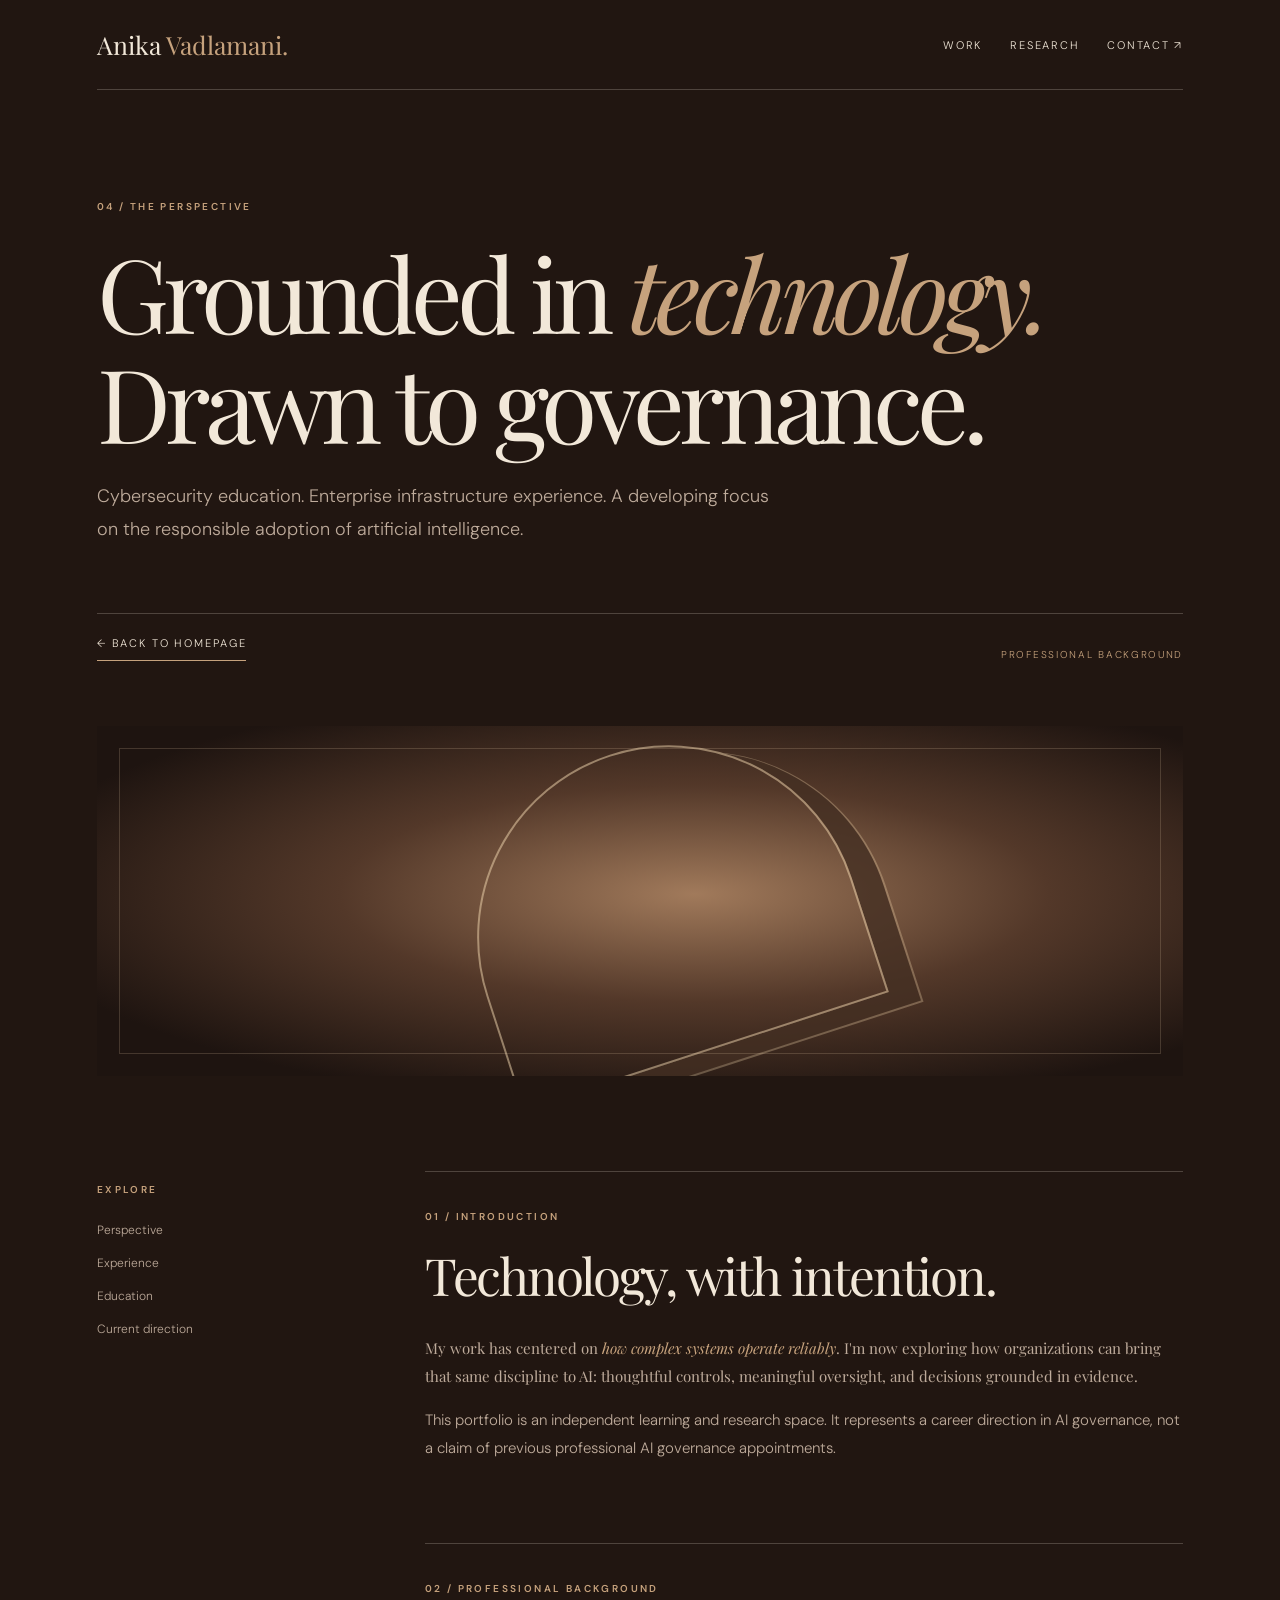
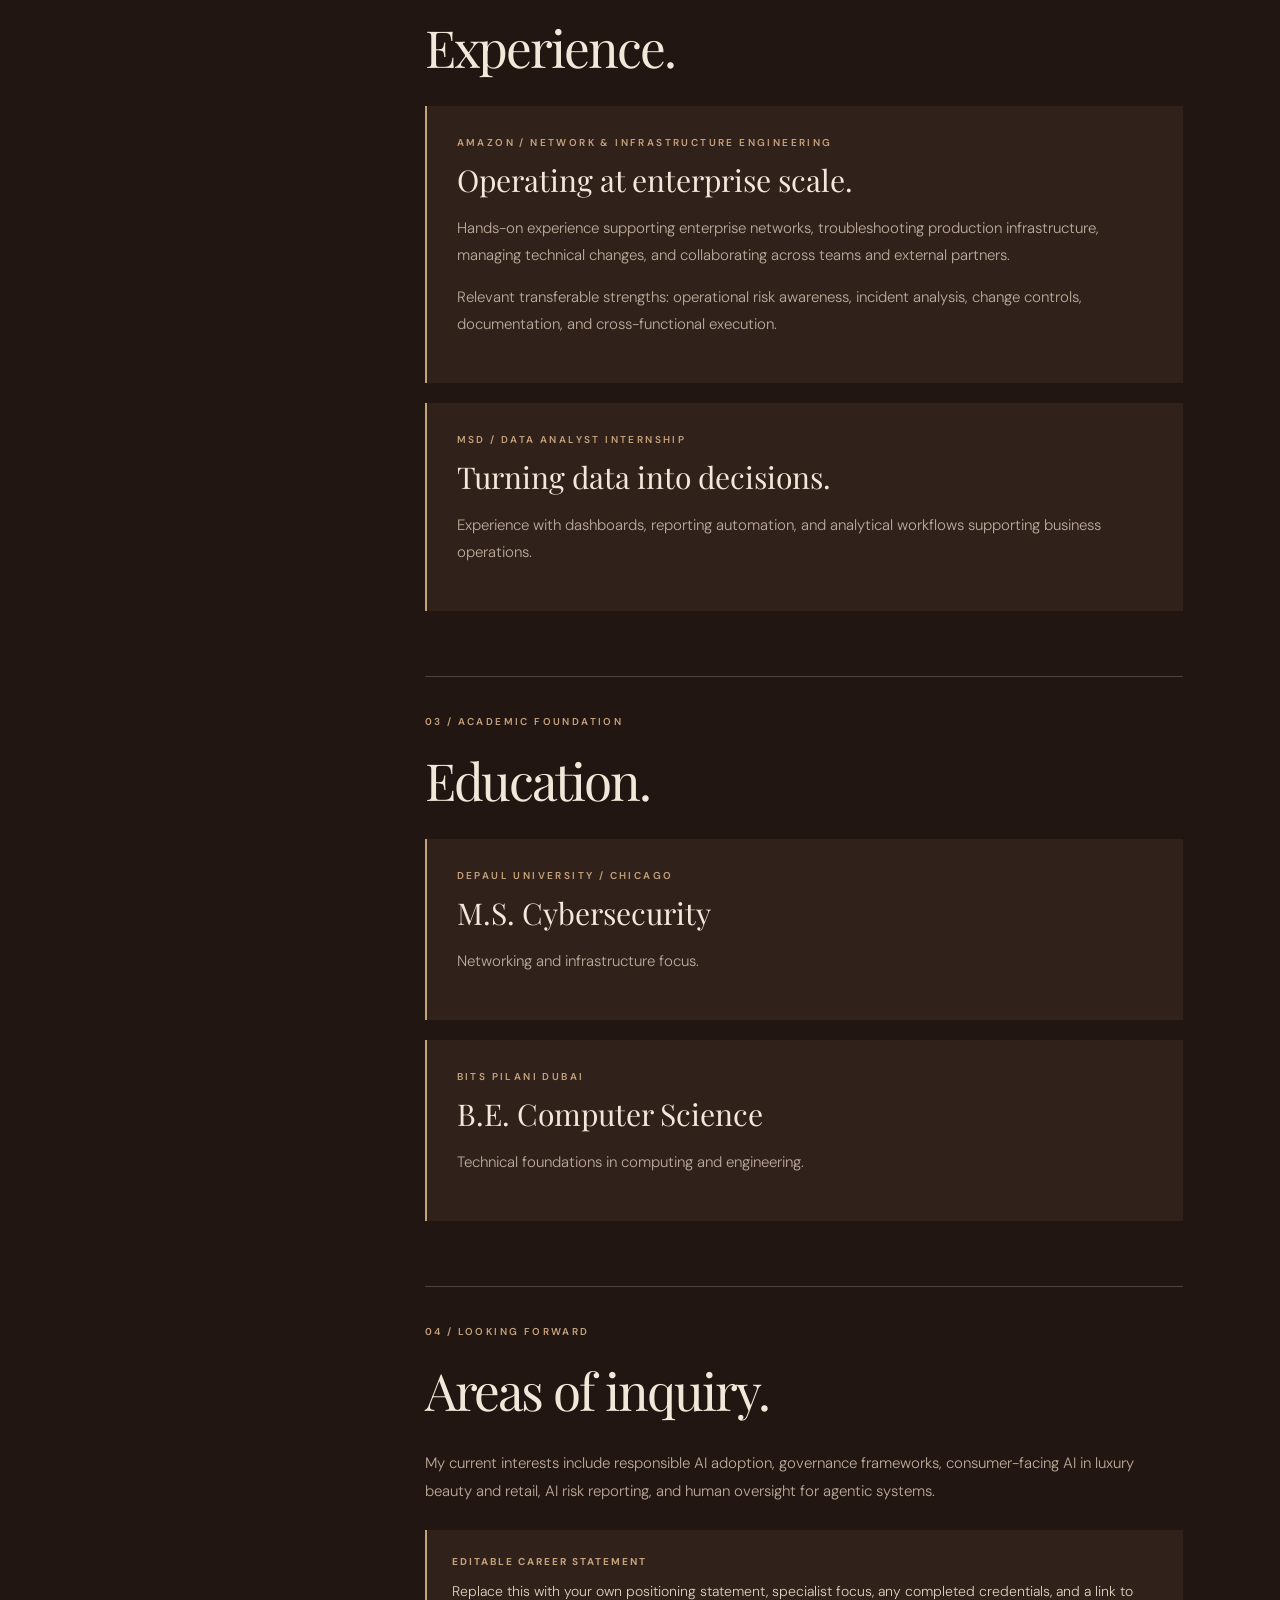
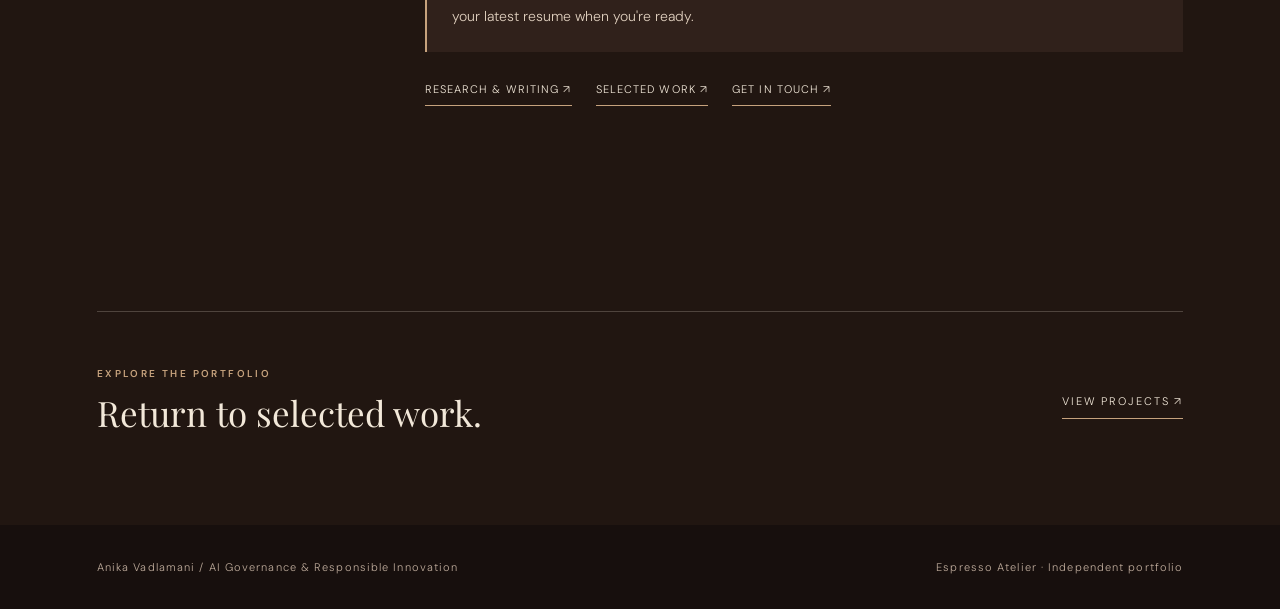
==== about.html @ 12bccf47 "Add Espresso Atelier about.html editorial page" ====
<!doctype html><html lang="en"><head><meta charset="utf-8"><meta name="viewport" content="width=device-width,initial-scale=1"><meta name="theme-color" content="#211611"><meta name="description" content="Professional background and career direction of Anika Vadlamani."><title>About — Anika Vadlamani</title><link rel="preconnect" href="https://fonts.googleapis.com"><link rel="preconnect" href="https://fonts.gstatic.com" crossorigin><link href="https://fonts.googleapis.com/css2?family=DM+Sans:wght@300;400;500;600&family=Playfair+Display:ital,wght@0,400;1,400&display=swap" rel="stylesheet"><link rel="stylesheet" href="case-study.css"><style>.reading-list{display:grid;gap:20px}.reading-card{background:#30211b;padding:30px;border-left:2px solid #c6a27d}.reading-card h3{font:400 30px/1.3 "Playfair Display",Georgia,serif;margin:12px 0}.reading-card p{line-height:1.8;color:#beab9b}.reading-card .micro{font-size:10px}.reading-card ul{padding-left:20px;color:#beab9b;line-height:1.8}.bio{font:400 clamp(24px,3vw,39px)/1.48 "Playfair Display",Georgia,serif;color:#f2e8d9}.bio em{color:#c6a27d}.compact-links{display:flex;gap:24px;flex-wrap:wrap;margin:30px 0}.compact-links a{font-size:11px;letter-spacing:.1em;text-transform:uppercase;border-bottom:1px solid #c6a27d;padding-bottom:9px}</style></head><body><div class="wrap"><header class="top"><a class="logo" href="index.html">Anika <span>Vadlamani.</span></a><nav><a href="index.html#work">Work</a><a href="research.html">Research</a><a href="index.html#contact">Contact ↗</a></nav></header><main><section class="hero"><div class="micro">04 / The perspective</div><h1>Grounded in <em>technology.</em><br>Drawn to governance.</h1><p>Cybersecurity education. Enterprise infrastructure experience. A developing focus on the responsible adoption of artificial intelligence.</p><div class="hero-bottom"><a class="back" href="index.html">← Back to homepage</a><span class="tag">Professional background</span></div></section><div class="abstract" role="img" aria-label="Abstract bronze and espresso editorial artwork"></div><div class="content-grid"><aside class="side"><div class="micro">Explore</div><a href="#perspective">Perspective</a><a href="#experience">Experience</a><a href="#education">Education</a><a href="#direction">Current direction</a></aside><article><section id="perspective" class="section"><div class="micro">01 / Introduction</div><h2>Technology, with intention.</h2><p class="bio">My work has centered on <em>how complex systems operate reliably</em>. I'm now exploring how organizations can bring that same discipline to AI: thoughtful controls, meaningful oversight, and decisions grounded in evidence.</p><p>This portfolio is an independent learning and research space. It represents a career direction in AI governance, not a claim of previous professional AI governance appointments.</p></section><section id="experience" class="section"><div class="micro">02 / Professional background</div><h2>Experience.</h2><div class="reading-list"><div class="reading-card"><div class="micro">Amazon / Network & infrastructure engineering</div><h3>Operating at enterprise scale.</h3><p>Hands-on experience supporting enterprise networks, troubleshooting production infrastructure, managing technical changes, and collaborating across teams and external partners.</p><p>Relevant transferable strengths: operational risk awareness, incident analysis, change controls, documentation, and cross-functional execution.</p></div><div class="reading-card"><div class="micro">MSD / Data analyst internship</div><h3>Turning data into decisions.</h3><p>Experience with dashboards, reporting automation, and analytical workflows supporting business operations.</p></div></div></section><section id="education" class="section"><div class="micro">03 / Academic foundation</div><h2>Education.</h2><div class="reading-list"><div class="reading-card"><div class="micro">DePaul University / Chicago</div><h3>M.S. Cybersecurity</h3><p>Networking and infrastructure focus.</p></div><div class="reading-card"><div class="micro">BITS Pilani Dubai</div><h3>B.E. Computer Science</h3><p>Technical foundations in computing and engineering.</p></div></div></section><section id="direction" class="section"><div class="micro">04 / Looking forward</div><h2>Areas of inquiry.</h2><p>My current interests include responsible AI adoption, governance frameworks, consumer-facing AI in luxury beauty and retail, AI risk reporting, and human oversight for agentic systems.</p><div class="placeholder"><strong>Editable career statement</strong>Replace this with your own positioning statement, specialist focus, any completed credentials, and a link to your latest resume when you're ready.</div><div class="compact-links"><a href="research.html">Research & writing ↗</a><a href="index.html#work">Selected work ↗</a><a href="mailto:vadlamanianika@gmail.com">Get in touch ↗</a></div></section></article></div><div class="next"><div><div class="micro">Explore the portfolio</div><h3>Return to selected work.</h3></div><a class="back" href="index.html#work">View projects ↗</a></div></main></div><footer><div class="wrap footer-row"><span>Anika Vadlamani / AI Governance & Responsible Innovation</span><span>Espresso Atelier · Independent portfolio</span></div></footer></body></html>
---- case-study.css ----
:root{--bg:#211611;--dark:#170f0d;--panel:#30211b;--cream:#f2e8d9;--muted:#beab9b;--bronze:#c6a27d;--line:rgba(242,232,217,.22)}*{box-sizing:border-box}html{scroll-behavior:smooth}body{margin:0;background:var(--bg);color:var(--cream);font-family:"DM Sans",Arial,sans-serif;font-weight:300}a{color:inherit;text-decoration:none}a:hover{color:var(--bronze)}.wrap{max-width:1240px;margin:auto;padding:0 6vw}.top{height:90px;display:flex;justify-content:space-between;align-items:center;border-bottom:1px solid var(--line)}.logo{white-space:nowrap;font-family:"Playfair Display",Georgia,serif;font-size:25px}.logo span{color:var(--bronze)}.top nav{display:flex;gap:28px;font-size:11px;text-transform:uppercase;letter-spacing:.16em}.micro{font-size:10px;letter-spacing:.24em;text-transform:uppercase;color:var(--bronze);font-weight:600}.hero{padding:110px 0 65px}.hero h1{font-family:"Playfair Display",Georgia,serif;font-size:clamp(62px,8vw,112px);line-height:1.07;font-weight:400;letter-spacing:-.06em;max-width:1000px;margin:24px 0}.hero h1 em{color:var(--bronze)}.hero p{font-size:18px;max-width:690px;color:var(--muted);line-height:1.85}.hero-bottom{display:flex;justify-content:space-between;align-items:end;gap:24px;margin-top:66px;padding-top:22px;border-top:1px solid var(--line)}.tag{color:var(--bronze);font-size:10px;letter-spacing:.17em;text-transform:uppercase}.abstract{height:350px;overflow:hidden;position:relative;background:radial-gradient(ellipse at 55% 48%,#a17a5b,#533829 42%,#1e1410 83%);margin:0 0 95px}.abstract:before{content:"";position:absolute;width:35%;height:88%;left:34%;top:6%;border:2px solid rgba(243,217,177,.5);border-radius:200px 200px 0 0;transform:rotate(-18deg);box-shadow:27px 17px 0 1px rgba(45,25,17,.7),28px 18px 0 2px rgba(243,217,177,.3)}.abstract:after{content:"";position:absolute;inset:22px;border:1px solid rgba(243,217,177,.18)}.content-grid{display:grid;grid-template-columns:230px 1fr;gap:9%;align-items:start;padding-bottom:110px}.side{position:sticky;top:25px}.side div{margin:12px 0 26px}.side a{display:block;margin-bottom:17px;color:var(--muted);font-size:12px}.side a:hover{color:var(--cream)}.section{border-top:1px solid var(--line);padding:38px 0 65px;scroll-margin-top:20px}.section h2{font-family:"Playfair Display",Georgia,serif;font-size:clamp(37px,4vw,57px);font-weight:400;letter-spacing:-.04em;margin:18px 0 25px}.section p{font-size:15px;color:var(--muted);line-height:1.9}.placeholder{background:var(--panel);border-left:2px solid var(--bronze);padding:23px 25px;margin-top:24px;color:#e0d0bf;font-size:14px;line-height:1.8}.placeholder strong{display:block;color:var(--bronze);font-size:10px;letter-spacing:.2em;text-transform:uppercase;margin-bottom:8px}.pair{display:grid;grid-template-columns:1fr 1fr;gap:24px}.meta{display:grid;grid-template-columns:repeat(3,1fr);gap:20px;margin-top:30px}.meta div{border-top:1px solid var(--line);padding-top:14px}.meta span{display:block;color:var(--bronze);letter-spacing:.16em;font-size:10px;text-transform:uppercase;margin-bottom:10px}.meta b{font-size:14px;font-weight:400}.back{display:inline-block;border-bottom:1px solid var(--bronze);padding-bottom:10px;font-size:11px;letter-spacing:.17em;text-transform:uppercase}.next{border-top:1px solid var(--line);padding:55px 0 80px;display:flex;justify-content:space-between;gap:30px;align-items:center}.next h3{font-family:"Playfair Display",Georgia,serif;font-size:35px;font-weight:400;margin:9px 0}footer{background:var(--dark);padding:35px 0;color:var(--muted);font-size:11px;letter-spacing:.1em}.footer-row{display:flex;justify-content:space-between;gap:20px} @media(max-width:800px){.content-grid{grid-template-columns:1fr}.side{position:static;display:flex;gap:15px;flex-wrap:wrap}.side div{display:none}.side a{margin:0 0 10px}.hero{padding:75px 0 50px}.abstract{height:260px;margin-bottom:60px}.pair,.meta{grid-template-columns:1fr}.next{display:block}}@media(max-width:480px){.logo{font-size:17px}.top nav{gap:12px;font-size:9px}.hero h1{font-size:57px}.abstract{height:205px}.footer-row{display:block;line-height:2}}
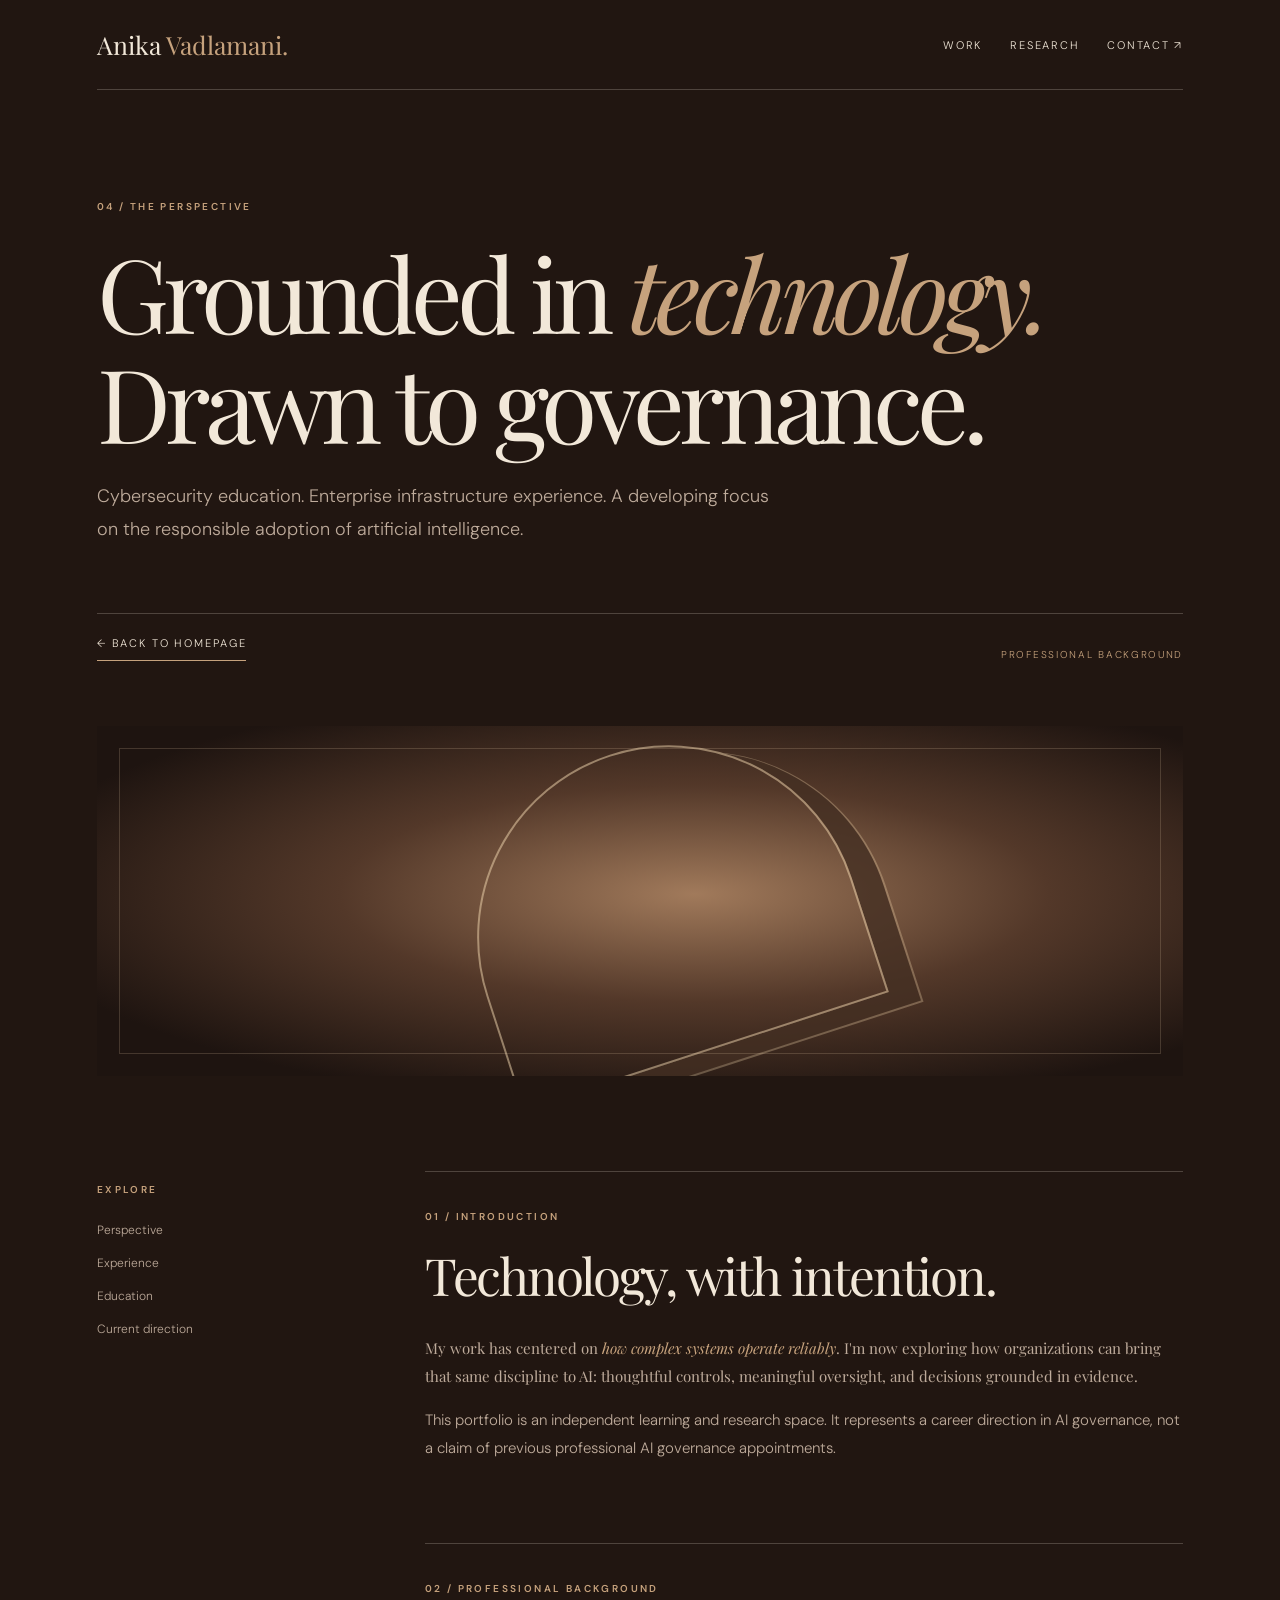
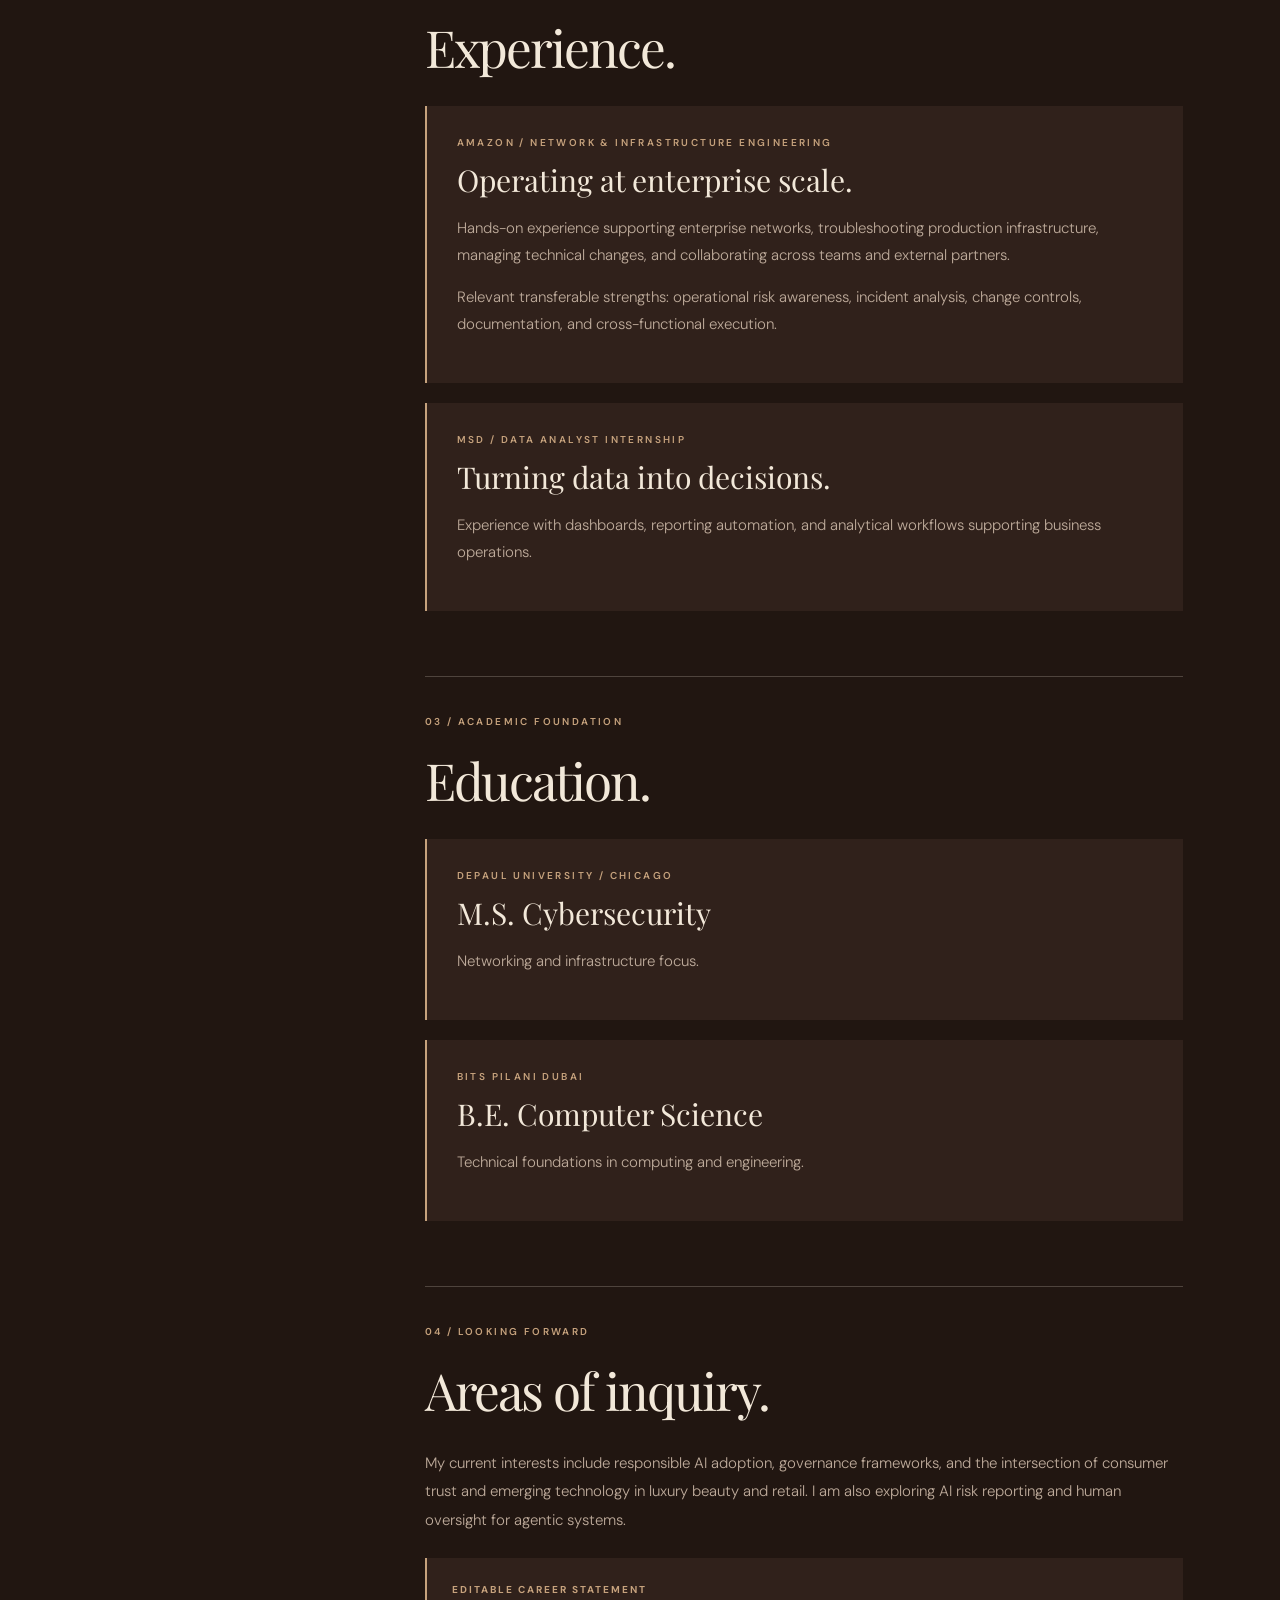
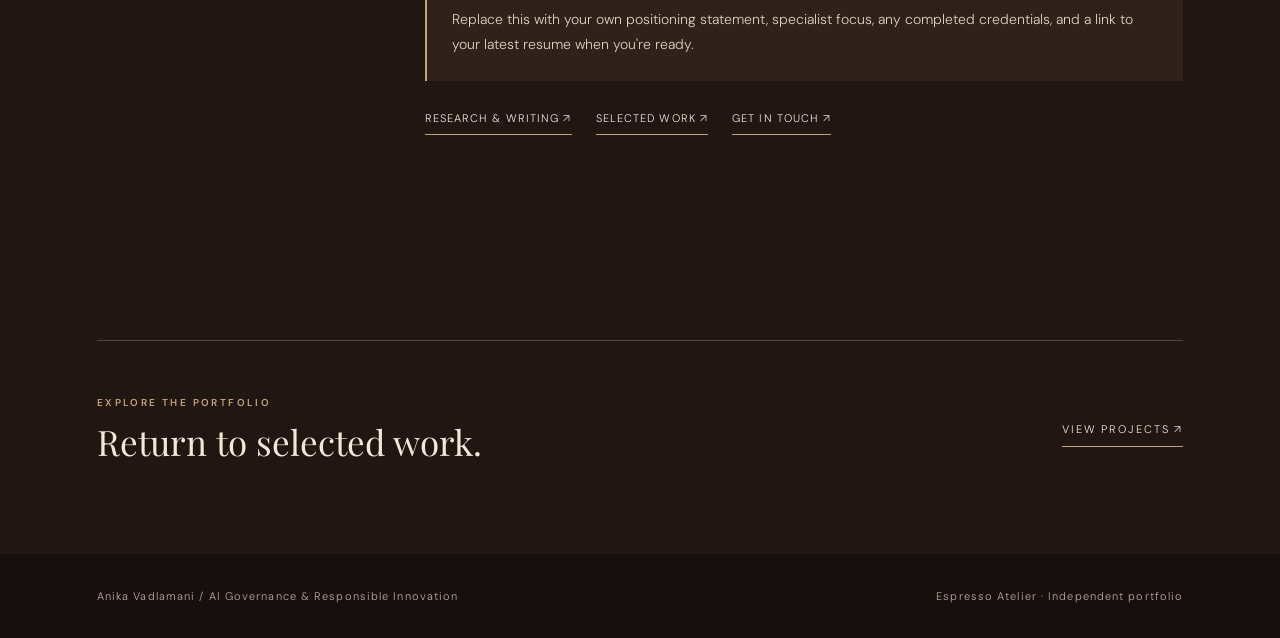
==== commit 4f8aa02f: "Align about.html with luxury beauty governance focus" ====
--- a/about.html
+++ b/about.html
@@ -1 +1 @@
-<!doctype html><html lang="en"><head><meta charset="utf-8"><meta name="viewport" content="width=device-width,initial-scale=1"><meta name="theme-color" content="#211611"><meta name="description" content="Professional background and career direction of Anika Vadlamani."><title>About — Anika Vadlamani</title><link rel="preconnect" href="https://fonts.googleapis.com"><link rel="preconnect" href="https://fonts.gstatic.com" crossorigin><link href="https://fonts.googleapis.com/css2?family=DM+Sans:wght@300;400;500;600&family=Playfair+Display:ital,wght@0,400;1,400&display=swap" rel="stylesheet"><link rel="stylesheet" href="case-study.css"><style>.reading-list{display:grid;gap:20px}.reading-card{background:#30211b;padding:30px;border-left:2px solid #c6a27d}.reading-card h3{font:400 30px/1.3 "Playfair Display",Georgia,serif;margin:12px 0}.reading-card p{line-height:1.8;color:#beab9b}.reading-card .micro{font-size:10px}.reading-card ul{padding-left:20px;color:#beab9b;line-height:1.8}.bio{font:400 clamp(24px,3vw,39px)/1.48 "Playfair Display",Georgia,serif;color:#f2e8d9}.bio em{color:#c6a27d}.compact-links{display:flex;gap:24px;flex-wrap:wrap;margin:30px 0}.compact-links a{font-size:11px;letter-spacing:.1em;text-transform:uppercase;border-bottom:1px solid #c6a27d;padding-bottom:9px}</style></head><body><div class="wrap"><header class="top"><a class="logo" href="index.html">Anika <span>Vadlamani.</span></a><nav><a href="index.html#work">Work</a><a href="research.html">Research</a><a href="index.html#contact">Contact ↗</a></nav></header><main><section class="hero"><div class="micro">04 / The perspective</div><h1>Grounded in <em>technology.</em><br>Drawn to governance.</h1><p>Cybersecurity education. Enterprise infrastructure experience. A developing focus on the responsible adoption of artificial intelligence.</p><div class="hero-bottom"><a class="back" href="index.html">← Back to homepage</a><span class="tag">Professional background</span></div></section><div class="abstract" role="img" aria-label="Abstract bronze and espresso editorial artwork"></div><div class="content-grid"><aside class="side"><div class="micro">Explore</div><a href="#perspective">Perspective</a><a href="#experience">Experience</a><a href="#education">Education</a><a href="#direction">Current direction</a></aside><article><section id="perspective" class="section"><div class="micro">01 / Introduction</div><h2>Technology, with intention.</h2><p class="bio">My work has centered on <em>how complex systems operate reliably</em>. I'm now exploring how organizations can bring that same discipline to AI: thoughtful controls, meaningful oversight, and decisions grounded in evidence.</p><p>This portfolio is an independent learning and research space. It represents a career direction in AI governance, not a claim of previous professional AI governance appointments.</p></section><section id="experience" class="section"><div class="micro">02 / Professional background</div><h2>Experience.</h2><div class="reading-list"><div class="reading-card"><div class="micro">Amazon / Network & infrastructure engineering</div><h3>Operating at enterprise scale.</h3><p>Hands-on experience supporting enterprise networks, troubleshooting production infrastructure, managing technical changes, and collaborating across teams and external partners.</p><p>Relevant transferable strengths: operational risk awareness, incident analysis, change controls, documentation, and cross-functional execution.</p></div><div class="reading-card"><div class="micro">MSD / Data analyst internship</div><h3>Turning data into decisions.</h3><p>Experience with dashboards, reporting automation, and analytical workflows supporting business operations.</p></div></div></section><section id="education" class="section"><div class="micro">03 / Academic foundation</div><h2>Education.</h2><div class="reading-list"><div class="reading-card"><div class="micro">DePaul University / Chicago</div><h3>M.S. Cybersecurity</h3><p>Networking and infrastructure focus.</p></div><div class="reading-card"><div class="micro">BITS Pilani Dubai</div><h3>B.E. Computer Science</h3><p>Technical foundations in computing and engineering.</p></div></div></section><section id="direction" class="section"><div class="micro">04 / Looking forward</div><h2>Areas of inquiry.</h2><p>My current interests include responsible AI adoption, governance frameworks, consumer-facing AI in luxury beauty and retail, AI risk reporting, and human oversight for agentic systems.</p><div class="placeholder"><strong>Editable career statement</strong>Replace this with your own positioning statement, specialist focus, any completed credentials, and a link to your latest resume when you're ready.</div><div class="compact-links"><a href="research.html">Research & writing ↗</a><a href="index.html#work">Selected work ↗</a><a href="mailto:vadlamanianika@gmail.com">Get in touch ↗</a></div></section></article></div><div class="next"><div><div class="micro">Explore the portfolio</div><h3>Return to selected work.</h3></div><a class="back" href="index.html#work">View projects ↗</a></div></main></div><footer><div class="wrap footer-row"><span>Anika Vadlamani / AI Governance & Responsible Innovation</span><span>Espresso Atelier · Independent portfolio</span></div></footer></body></html>+<!doctype html><html lang="en"><head><meta charset="utf-8"><meta name="viewport" content="width=device-width,initial-scale=1"><meta name="theme-color" content="#211611"><meta name="description" content="Professional background and career direction of Anika Vadlamani."><title>About — Anika Vadlamani</title><link rel="preconnect" href="https://fonts.googleapis.com"><link rel="preconnect" href="https://fonts.gstatic.com" crossorigin><link href="https://fonts.googleapis.com/css2?family=DM+Sans:wght@300;400;500;600&family=Playfair+Display:ital,wght@0,400;1,400&display=swap" rel="stylesheet"><link rel="stylesheet" href="case-study.css"><style>.reading-list{display:grid;gap:20px}.reading-card{background:#30211b;padding:30px;border-left:2px solid #c6a27d}.reading-card h3{font:400 30px/1.3 "Playfair Display",Georgia,serif;margin:12px 0}.reading-card p{line-height:1.8;color:#beab9b}.reading-card .micro{font-size:10px}.reading-card ul{padding-left:20px;color:#beab9b;line-height:1.8}.bio{font:400 clamp(24px,3vw,39px)/1.48 "Playfair Display",Georgia,serif;color:#f2e8d9}.bio em{color:#c6a27d}.compact-links{display:flex;gap:24px;flex-wrap:wrap;margin:30px 0}.compact-links a{font-size:11px;letter-spacing:.1em;text-transform:uppercase;border-bottom:1px solid #c6a27d;padding-bottom:9px}</style></head><body><div class="wrap"><header class="top"><a class="logo" href="index.html">Anika <span>Vadlamani.</span></a><nav><a href="index.html#work">Work</a><a href="research.html">Research</a><a href="index.html#contact">Contact ↗</a></nav></header><main><section class="hero"><div class="micro">04 / The perspective</div><h1>Grounded in <em>technology.</em><br>Drawn to governance.</h1><p>Cybersecurity education. Enterprise infrastructure experience. A developing focus on the responsible adoption of artificial intelligence.</p><div class="hero-bottom"><a class="back" href="index.html">← Back to homepage</a><span class="tag">Professional background</span></div></section><div class="abstract" role="img" aria-label="Abstract bronze and espresso editorial artwork"></div><div class="content-grid"><aside class="side"><div class="micro">Explore</div><a href="#perspective">Perspective</a><a href="#experience">Experience</a><a href="#education">Education</a><a href="#direction">Current direction</a></aside><article><section id="perspective" class="section"><div class="micro">01 / Introduction</div><h2>Technology, with intention.</h2><p class="bio">My work has centered on <em>how complex systems operate reliably</em>. I'm now exploring how organizations can bring that same discipline to AI: thoughtful controls, meaningful oversight, and decisions grounded in evidence.</p><p>This portfolio is an independent learning and research space. It represents a career direction in AI governance, not a claim of previous professional AI governance appointments.</p></section><section id="experience" class="section"><div class="micro">02 / Professional background</div><h2>Experience.</h2><div class="reading-list"><div class="reading-card"><div class="micro">Amazon / Network & infrastructure engineering</div><h3>Operating at enterprise scale.</h3><p>Hands-on experience supporting enterprise networks, troubleshooting production infrastructure, managing technical changes, and collaborating across teams and external partners.</p><p>Relevant transferable strengths: operational risk awareness, incident analysis, change controls, documentation, and cross-functional execution.</p></div><div class="reading-card"><div class="micro">MSD / Data analyst internship</div><h3>Turning data into decisions.</h3><p>Experience with dashboards, reporting automation, and analytical workflows supporting business operations.</p></div></div></section><section id="education" class="section"><div class="micro">03 / Academic foundation</div><h2>Education.</h2><div class="reading-list"><div class="reading-card"><div class="micro">DePaul University / Chicago</div><h3>M.S. Cybersecurity</h3><p>Networking and infrastructure focus.</p></div><div class="reading-card"><div class="micro">BITS Pilani Dubai</div><h3>B.E. Computer Science</h3><p>Technical foundations in computing and engineering.</p></div></div></section><section id="direction" class="section"><div class="micro">04 / Looking forward</div><h2>Areas of inquiry.</h2><p>My current interests include responsible AI adoption, governance frameworks, and the intersection of consumer trust and emerging technology in luxury beauty and retail. I am also exploring AI risk reporting and human oversight for agentic systems.</p><div class="placeholder"><strong>Editable career statement</strong>Replace this with your own positioning statement, specialist focus, any completed credentials, and a link to your latest resume when you're ready.</div><div class="compact-links"><a href="research.html">Research & writing ↗</a><a href="index.html#work">Selected work ↗</a><a href="mailto:vadlamanianika@gmail.com">Get in touch ↗</a></div></section></article></div><div class="next"><div><div class="micro">Explore the portfolio</div><h3>Return to selected work.</h3></div><a class="back" href="index.html#work">View projects ↗</a></div></main></div><footer><div class="wrap footer-row"><span>Anika Vadlamani / AI Governance & Responsible Innovation</span><span>Espresso Atelier · Independent portfolio</span></div></footer></body></html>
